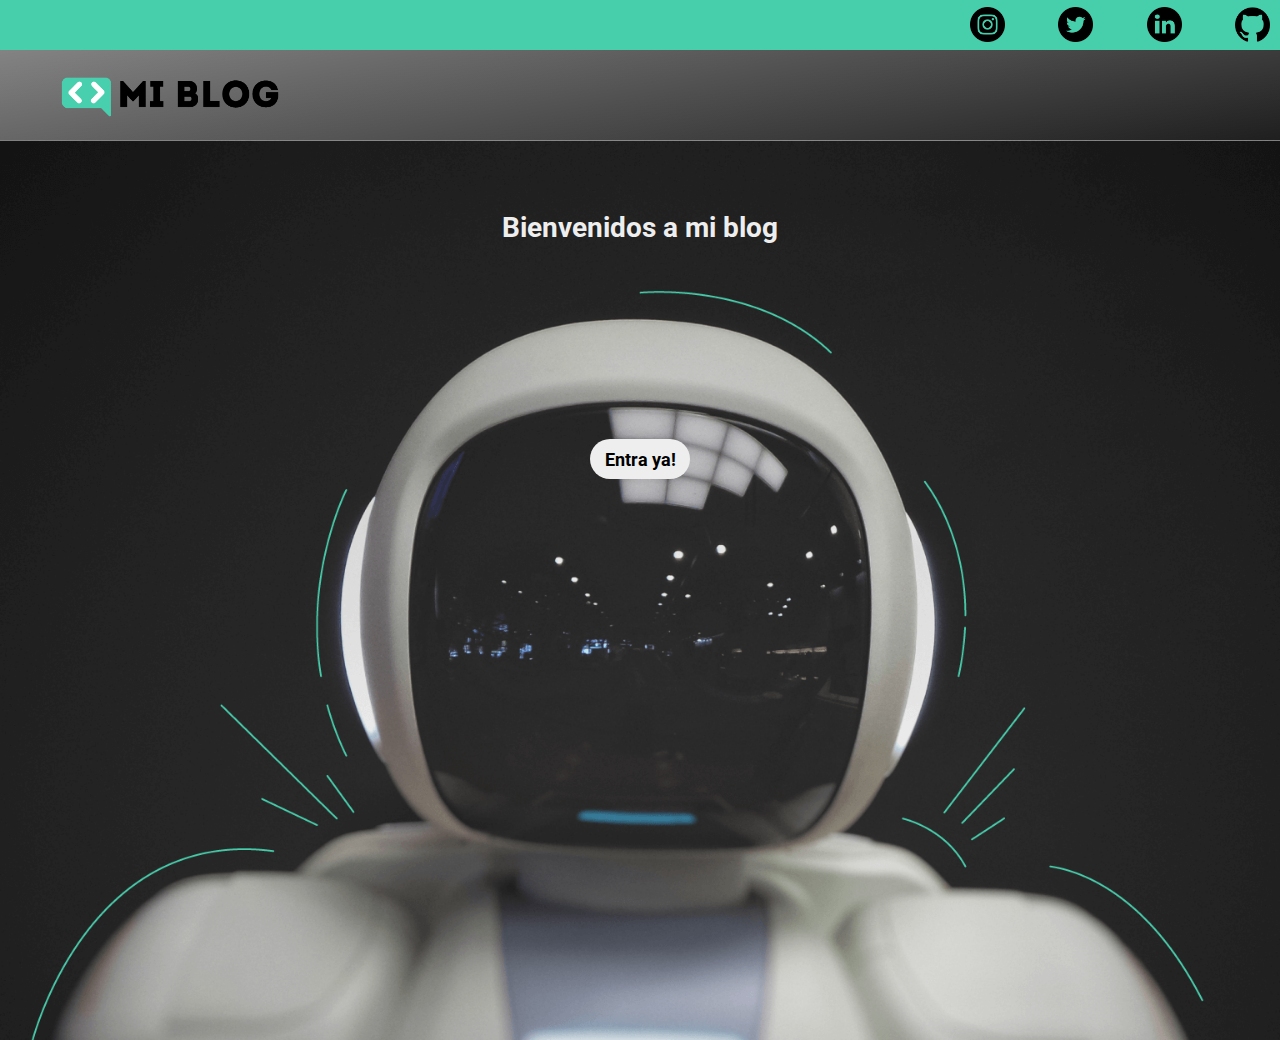
==== index.html @ 7e50de8b "se agrega blog personal" ====
<!DOCTYPE html>
<html lang="en">
    <head>
        <meta charset="utf-8">
        <meta http-equiv="X-UA-Compatible" content="IE=edge">
        <meta name="description" content="Mi blog personal">
        <meta name="viewport" content="width=device-width, initial-scale=1">
        <link href="https://fonts.googleapis.com/css2?family=Quicksand:wght@300;500;700&family=Roboto:wght@400;500;700;900&display=swap" rel="stylesheet">
        <link rel="stylesheet" href="estilo.css">
        <link rel="stylesheet" href="media-queries.css">
        <title>Blog personal</title>
    </head>
    <body class="home-body">
        <header>
            <section class="header-icons-container">
                <div class="icons">
                    <a href="-">
                        <span>
                            <img src="icons/instagram.png" alt="Instagram">
                        </span>
                    </a>
                    <a href="-">
                        <span>
                            <img src="icons/twitter.png" alt="Twitter">
                        </span>
                    </a>
                    <a href="-">
                        <span>
                            <img src="icons/linkedin.png" alt="Linkedin">
                        </span>
                    </a>
                    <a href="-">
                        <span>
                            <img src="icons/github.png" alt="Github">
                        </span>
                    </a>
                </div>
            </section>
            <nav>
                <section class="nav-logo-container">
                    <img src="imgs/Logo-negro.png" alt="Logo de mi blog">
                </section>
            </nav>
        </header>
        <main class="home-main">
            <section class="main-container">
                <h3 class="main-container-title">Bienvenidos a mi blog</h3>
                <form class="main-container-button">
                    <a href="blogs.html">Entra ya!</a>
                </form>
            </section>
        </main>
        <script src="blog.JS" async defer></script>
    </body>
</html>
---- estilo.css ----
:root {
    --color-font-primary: #000;
    --color-font-secondary: #eeeeee;
    --primary-color: #47cfac;
    --alternative-color: #cccccc;
    --secondary-color: linear-gradient(170deg, rgba(58, 56, 56, 0.623) 0%, rgb(31, 31, 31) 100%);
    --big: 2.8rem; 
    --medium: 2.4rem;
    --small: 1.8rem;
    --font:'Roboto', sans-serif;
} 
body {
    box-sizing: border-box;
    padding: 0;
    margin: 0;
}
html {
    font-size: 62.5%;
    font-family: var(--font);
}
a {
    text-decoration: none;
    display: inline;
}
.home-body {
    position: fixed;
    top: 0;
    bottom: 0;
    left: 0;
    right: 0;
}


header {
    width: 100%;
    height: 140px;
    display: grid;
    grid-template-rows: 1fr 1fr;
}
header .header-icons-container {
    width: 100%;
    height: 50px;
    display: grid;
    background-color: var(--primary-color);
}
header .header-icons-container .icons {
    width: 300px;
    height: auto;
    display: flex;
    align-items: center;
    justify-content: space-between;
    justify-self: end;
    margin-right: 10px;
}
header .icons img {
    width: 35px;
}
nav {
    display: grid;
    grid-template-columns: 1fr 1fr;
    height: 90px;
    background-image: var(--secondary-color);
}
nav .nav-logo-container {
    margin-left: 30px;
}
nav .nav-logo-container img {
    width: 280px;
}

.home-main {
    display: flex;
    height: 100%;
    background-image: url(imgs/Cover.png);
    background-size: cover;
    background-position: bottom;
    justify-content: center;
}
main .main-container {
    text-align: center;
    margin-top: 8.8rem;
    font-family: var(--font);
    font-weight: bold;
}
main .main-container .main-container-title {
    position: relative;
    color: var(--color-font-secondary);
    font-family: var(--font);
    font-size: var(--big);
    bottom: 45px;
}
main .main-container .main-container-button {
    height: 40px;
    background-color: var(--color-font-secondary);
    width: 100px;
    margin: 150px auto;
    display: grid;
    border-radius: 25px;
}
main .main-container .main-container-button a {
    font-size: 1.8rem;
    color: var(--color-font-primary);
    margin: auto;
    font-weight: bold;
}
main .main-container .main-container-button:hover {
    background-color: var(--primary-color);
    box-shadow: 0px 6px 10px var(--primary-color);
    transform: translateY(-5px);
}
main .main-container .main-container-button:active {
    transform: translateY(-1px);
}
.main-presentation {
    display: grid;
}
.presentation-new-container {
    background-color: var(--alternative-color);
    padding: 0 50px 40px;
}
.Iam-main-new h3 {
    color: var(--color-font-primary);
    font-family: var(--font);
    font-size: var(--medium);
    text-align: center;
}
.presentation-img-new-container img {
    width: 95%;
}
.info-container h2 {
    color: var(--color-font-primary);
    font-family: var(--font);
    font-size: var(--small);
    text-align: center;
}
.info-container p {
    font-family: var(--font);
    font-size: 1.4rem;
    margin-bottom: 35px;
}
.button {
    border: 1px solid var(--primary-color);
    padding: 10px 15px;
    font-size: 1.4rem;
    font-family: var(--font);
    font-weight: bold;
    color: var(--color-font-primary);
}
.button:hover {
    background-color: var(--primary-color);
    border: 1px solid var(--color-font-primary);
}
.blogs-enlaces {
    display: grid;
    grid-template-columns: 1fr 1fr;
}
.blogs-enlaces .info-button-left, .info-button-right {
    text-align: center;
    margin-top: 45px;
}

.main-blogs-container {
    display: grid;
}
.blogs-posts-container h3 {
    font-size: var(--medium);
    font-family: var(--font);
    text-align: center;
    border-bottom: 1px solid var(--alternative-color);
    padding-bottom: 15px;
}
.blogs-posts-container .post-container {
    display: grid;
    grid-template-columns: repeat(auto-fill, 310px);
    justify-content: center;
    grid-gap: 10px;
}
.blogs-posts-container .post-article {
    display: inline-block;
    padding-left: 10px;
    max-width: 100%;
    margin-bottom: 50px;
}
.blogs-posts-container .post-article img {
    width: 100%;
}
.blogs-posts-container .post-article h4 {
    font-family: var(--font);
    font-size: var(--small);
}
.blogs-posts-container .post-article p {
    margin-bottom: 35px;
    font-family: var(--font);
    font-size: 1.4rem;
}
footer {
    width: 100%;
    height: 70px;
    background-image: var(--secondary-color);
    border-top: 35px solid var(--primary-color);
}
footer p {
    color: var(--color-font-secondary);
    font-family: var(--font);
    text-align: center;
}
.blogpost-img-container {
    display: grid;
}
.blogpost-img-container img {
    width: 100%;
}
.blogpost-info-container {
    padding: 0 20px 30px;
}
.blogpost-info-container h3 {
    text-align: center;
    border-bottom: 1px solid var(--alternative-color);
    font-family: var(--font);
    font-size: var(--big);
    padding-bottom: 10px;
}
.blogpost-info-container article h1 {
    text-align: center;
    font-family: var(--font);
    font-size: var(--medium);
    color: var(--color-font-primary);
}
.blogpost-info-container article p {
    color: var(--color-font-primary);
    font-family: var(--font);
    font-size: var(--small);
    margin-top: 10px;
}
.contact-container {
    width: 100%;
    min-height: 240px;
    text-align: center;
    background-color: var(--alternative-color);
    padding-bottom: 40px;
}
.contact-container div {
    display: inline-block;
    width: 49.5%;
    height: auto;
}
.contact-container div a {
    border-bottom: 1px solid var(--color-font-primary);
    padding-bottom: 5px;
    font-family: var(--font);
    font-size: var(--small);
    color: var(--color-font-primary);
}
.contact-container div a:hover {
    padding-top: 5px;
    color: var(--color-font-primary);
    border: 1px solid var(--color-font-primary);
    background-color: var(--primary-color);
}
.contact-container .contact-left, .contact-right {
    text-align: inherit;
    margin-top: 45px;
}
.contact-container img {
    width: 100px;
}
.contact-left p, .contact-right p {
    font-family: var(--font);
    font-size: 1.4rem;
    color: var(--color-font-primary);
}
.perfil-container {
    background-color: var(--alternative-color);
    display: grid;
    padding: 0 30px;
}
.perfil-img-container {
    width: 100%;
    height: auto;
}
.perfil-img-container img {
    width: 100%;
    margin-top: 35px;
}
.perfil-info-container h2 {
    font-family: var(--font);
    font-size: var(--small);
}
.perfil-info-container p {
    font-family: var(--font);
    text-align: initial;
    font-size: 1.4rem;
    margin-bottom: 35px;
}
.perfil-info-container p a {
    color: var(--primary-color);
}
.perfil-info-container .button {
    font-family: var(--font);
    font-size: 1.4rem;
    color: var(--color-font-primary);
    padding: 10px;
    border: 1px solid var(--primary-color);
}
.perfil-info-container .button:hover {
    background-color: var(--primary-color);
    border: 1px solid var(--color-font-primary);
}
.perfil-enlaces {
    display: grid;
    grid-template-columns: 1fr 1fr;
}
.perfil-enlaces .enlace-left, .enlace-right {
    text-align: center;
    margin-top: 45px;
}
.post-container h4 {
    font-family: var(--font);
    font-size: 1.4rem;
}
---- media-queries.css ----
@media (min-width: 768px) {
    .Iam-main-new {
        display: grid;
        grid-template-columns: 2fr 1fr;
        grid-template-rows: 2fr;
    }
    .presentation-img-new-container {
        grid-column: 1;
    }
    .info-container {
        grid-column: 2;
    }
    .presentation-img-new-container img {
        width: 90%;
    }
    .blogs-posts-container .post-container {
        width: 100%;
        justify-content: center;
    }
    .perfil-new-container {
        grid-template-columns: 1fr 1fr;
        grid-template-rows: 2fr;
    }
    .perfil-new-container .perfil-new {
        display: block;
    }
}
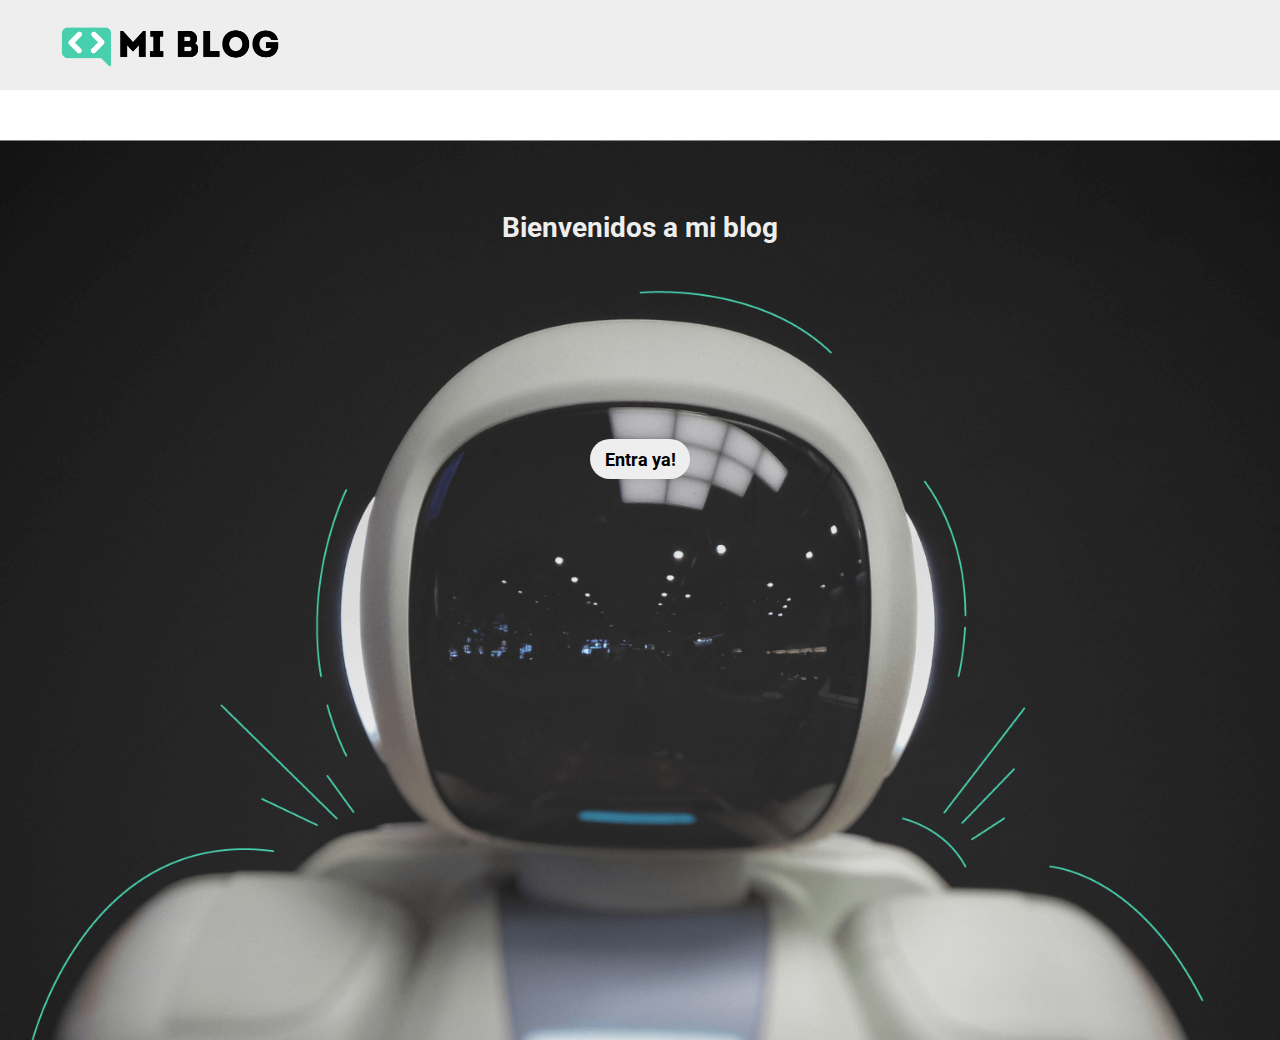
==== commit c9556c1a: "blog-actualizado" ====
--- a/index.html
+++ b/index.html
@@ -12,30 +12,6 @@
     </head>
     <body class="home-body">
         <header>
-            <section class="header-icons-container">
-                <div class="icons">
-                    <a href="-">
-                        <span>
-                            <img src="icons/instagram.png" alt="Instagram">
-                        </span>
-                    </a>
-                    <a href="-">
-                        <span>
-                            <img src="icons/twitter.png" alt="Twitter">
-                        </span>
-                    </a>
-                    <a href="-">
-                        <span>
-                            <img src="icons/linkedin.png" alt="Linkedin">
-                        </span>
-                    </a>
-                    <a href="-">
-                        <span>
-                            <img src="icons/github.png" alt="Github">
-                        </span>
-                    </a>
-                </div>
-            </section>
             <nav>
                 <section class="nav-logo-container">
                     <img src="imgs/Logo-negro.png" alt="Logo de mi blog">
--- a/estilo.css
+++ b/estilo.css
@@ -59,7 +59,7 @@
     display: grid;
     grid-template-columns: 1fr 1fr;
     height: 90px;
-    background-image: var(--secondary-color);
+    background-color: var(--color-font-secondary);
 }
 nav .nav-logo-container {
     margin-left: 30px;
@@ -144,7 +144,7 @@
     font-size: 1.4rem;
     font-family: var(--font);
     font-weight: bold;
-    color: var(--color-font-primary);
+    color: var(--color-font-secondary);
 }
 .button:hover {
     background-color: var(--primary-color);
@@ -152,20 +152,33 @@
 }
 .blogs-enlaces {
     display: grid;
-    grid-template-columns: 1fr 1fr;
 }
 .blogs-enlaces .info-button-left, .info-button-right {
     text-align: center;
     margin-top: 45px;
 }
-
+.button-enlace {
+    border: 1px solid var(--primary-color);
+    padding: 10px 15px;
+    font-size: 1.4rem;
+    font-family: var(--font);
+    font-weight: bold;
+    color: var(--color-font-primary);
+}
+.button-enlace:hover {
+    background-color: var(--primary-color);
+    border: 1px solid var(--color-font-primary);
+}
 .main-blogs-container {
     display: grid;
+    background-image: var(--secondary-color);
+    color: var(--color-font-secondary);
 }
 .blogs-posts-container h3 {
     font-size: var(--medium);
     font-family: var(--font);
     text-align: center;
+
     border-bottom: 1px solid var(--alternative-color);
     padding-bottom: 15px;
 }
@@ -196,11 +209,11 @@
 footer {
     width: 100%;
     height: 70px;
-    background-image: var(--secondary-color);
+    background-color: var(--alternative-color);
     border-top: 35px solid var(--primary-color);
 }
 footer p {
-    color: var(--color-font-secondary);
+    color: var(--color-font-primary);
     font-family: var(--font);
     text-align: center;
 }
@@ -208,7 +221,12 @@
     display: grid;
 }
 .blogpost-img-container img {
-    width: 100%;
+    width: 85%;
+    position: relative;
+    left: 7%;
+    top: 14px;
+    right: 0;
+    bottom: 0;
 }
 .blogpost-info-container {
     padding: 0 20px 30px;
@@ -270,7 +288,7 @@
     color: var(--color-font-primary);
 }
 .perfil-container {
-    background-color: var(--alternative-color);
+    background-image: var(--secondary-color);
     display: grid;
     padding: 0 30px;
 }
@@ -279,8 +297,12 @@
     height: auto;
 }
 .perfil-img-container img {
-    width: 100%;
-    margin-top: 35px;
+    width: 85%;
+    position: relative;
+    left: 7%;
+    top: 14px;
+    right: 0;
+    bottom: 0;
 }
 .perfil-info-container h2 {
     font-family: var(--font);
@@ -298,7 +320,7 @@
 .perfil-info-container .button {
     font-family: var(--font);
     font-size: 1.4rem;
-    color: var(--color-font-primary);
+    color: var(--color-font-secondary);
     padding: 10px;
     border: 1px solid var(--primary-color);
 }
@@ -308,9 +330,9 @@
 }
 .perfil-enlaces {
     display: grid;
-    grid-template-columns: 1fr 1fr;
-}
-.perfil-enlaces .enlace-left, .enlace-right {
+    margin-bottom: 25px;
+}
+.perfil-enlaces, .enlace-right {
     text-align: center;
     margin-top: 45px;
 }
@@ -318,3 +340,10 @@
     font-family: var(--font);
     font-size: 1.4rem;
 } 
+.perfil-title {
+    color: var(--color-font-secondary);
+}
+.perfil-info {
+    color: var(--color-font-secondary);
+    font-size: var(--small);
+}--- a/media-queries.css
+++ b/media-queries.css
@@ -13,6 +13,9 @@
     .presentation-img-new-container img {
         width: 90%;
     }
+    .blogs-enlaces {
+        grid-template-columns: 1fr 1fr;
+    }
     .blogs-posts-container .post-container {
         width: 100%;
         justify-content: center;
@@ -24,4 +27,7 @@
     .perfil-new-container .perfil-new {
         display: block;
     }
+    .perfil-enlaces {
+        grid-template-columns: 1fr 1fr;
+    }
 }
